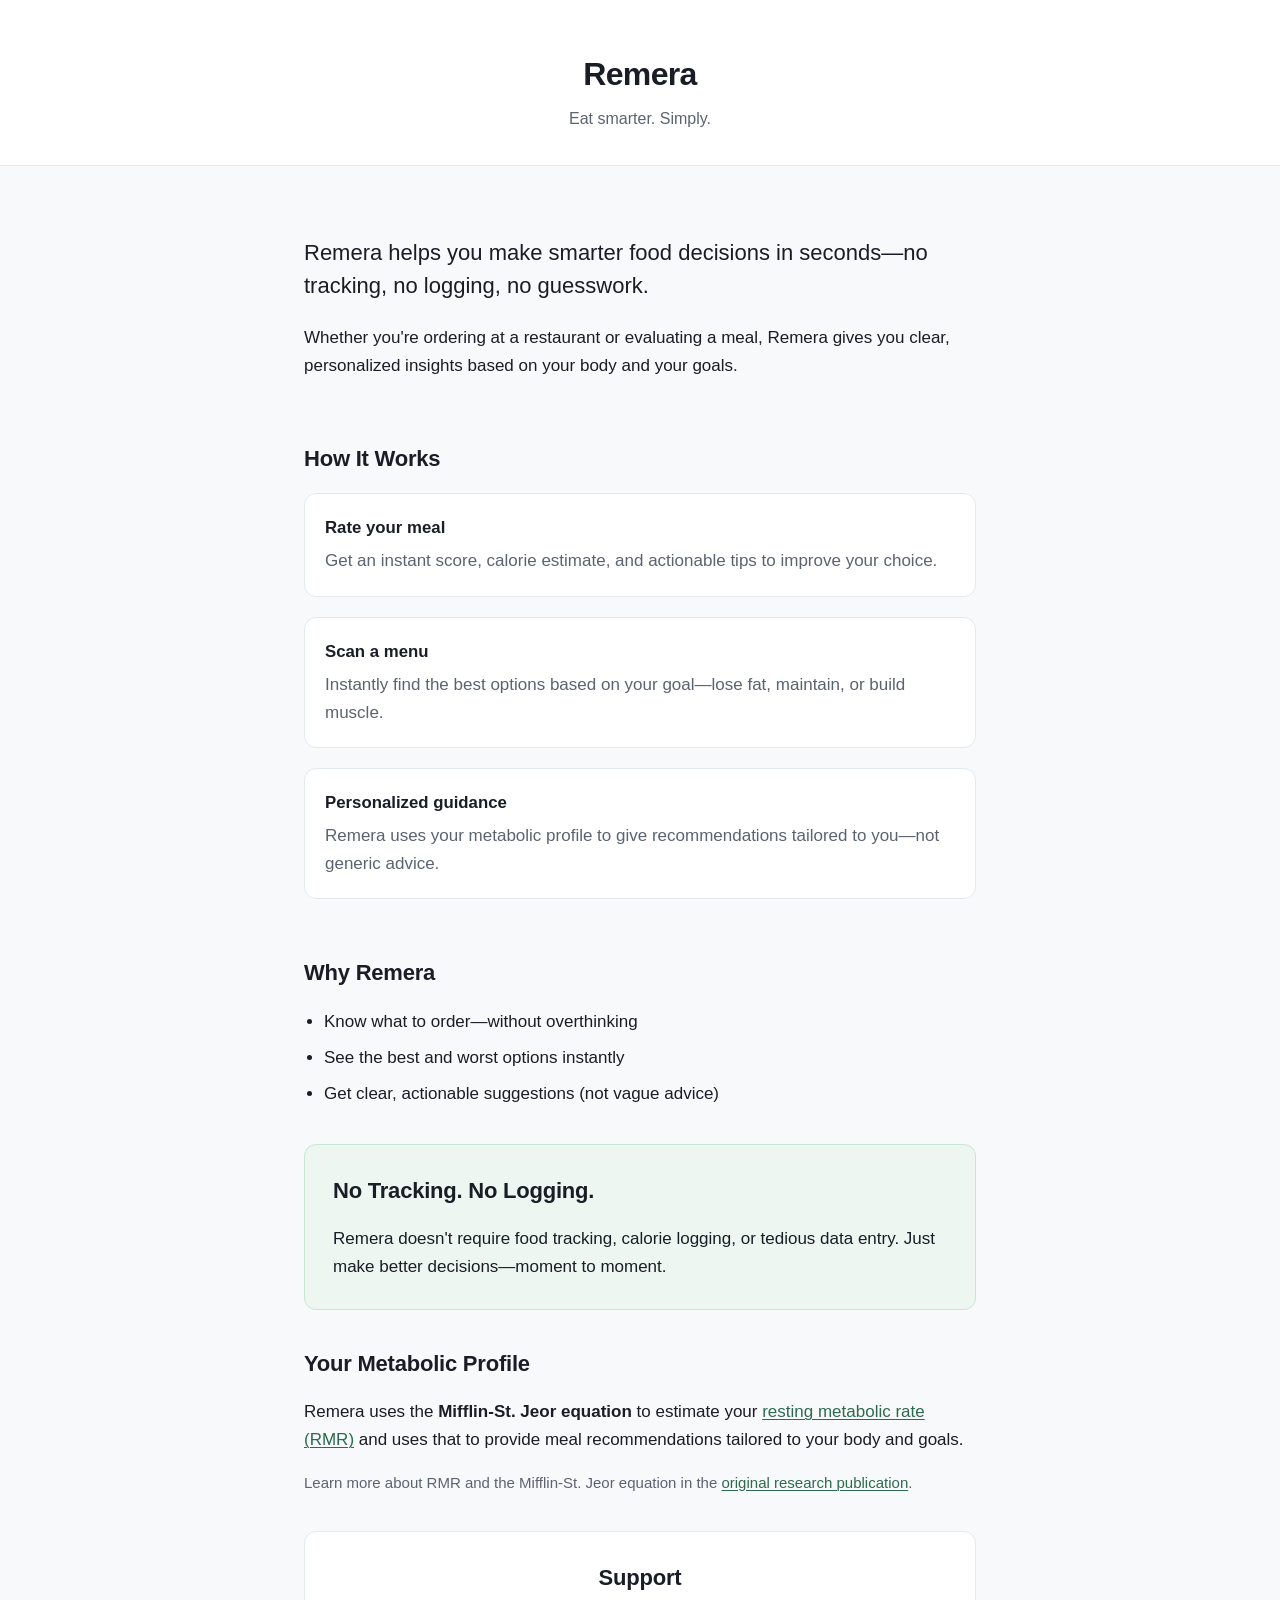
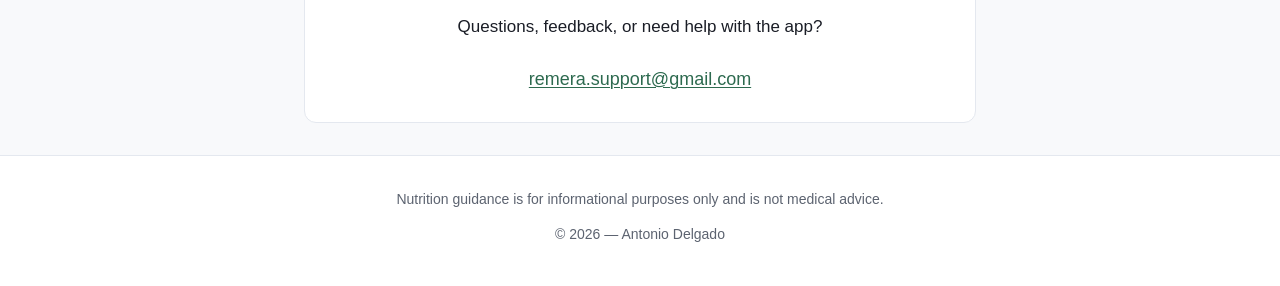
==== index.html @ af9f7f2f "first commit" ====
<!DOCTYPE html>
<html lang="en">
<head>
  <meta charset="UTF-8">
  <meta name="viewport" content="width=device-width, initial-scale=1.0">
  <meta name="description" content="Remera helps you make smarter food decisions in seconds—no tracking, no logging, no guesswork.">
  <title>Remera — Support</title>
  <link rel="stylesheet" href="styles.css">
</head>
<body>
  <header class="site-header">
    <div class="container">
      <p class="logo">Remera</p>
      <p class="tagline">Eat smarter. Simply.</p>
    </div>
  </header>

  <main>
    <section class="hero container">
      <p class="lead">
        Remera helps you make smarter food decisions in seconds—no tracking, no logging, no guesswork.
      </p>
      <p>
        Whether you're ordering at a restaurant or evaluating a meal, Remera gives you clear, personalized insights based on your body and your goals.
      </p>
    </section>

    <section class="section container">
      <h2>How It Works</h2>
      <ul class="feature-list">
        <li>
          <strong>Rate your meal</strong>
          <span>Get an instant score, calorie estimate, and actionable tips to improve your choice.</span>
        </li>
        <li>
          <strong>Scan a menu</strong>
          <span>Instantly find the best options based on your goal—lose fat, maintain, or build muscle.</span>
        </li>
        <li>
          <strong>Personalized guidance</strong>
          <span>Remera uses your metabolic profile to give recommendations tailored to you—not generic advice.</span>
        </li>
      </ul>
    </section>

    <section class="section container">
      <h2>Why Remera</h2>
      <ul class="bullet-list">
        <li>Know what to order—without overthinking</li>
        <li>See the best and worst options instantly</li>
        <li>Get clear, actionable suggestions (not vague advice)</li>
      </ul>
    </section>

    <section class="section highlight container">
      <h2>No Tracking. No Logging.</h2>
      <p>
        Remera doesn't require food tracking, calorie logging, or tedious data entry.
        Just make better decisions—moment to moment.
      </p>
    </section>

    <section class="section container">
      <h2>Your Metabolic Profile</h2>
      <p>
        Remera uses the <strong>Mifflin-St. Jeor equation</strong> to estimate your
        <a href="https://reference.medscape.com/calculator/846/mifflin-st-jeor-equation-calculator" target="_blank" rel="noopener noreferrer">resting metabolic rate (RMR)</a>
        and uses that to provide meal recommendations tailored to your body and goals.
      </p>
      <p class="footnote">
        Learn more about RMR and the Mifflin-St. Jeor equation in the
        <a href="https://pubmed.ncbi.nlm.nih.gov/2305711/" target="_blank" rel="noopener noreferrer">original research publication</a>.
      </p>
    </section>

    <section class="section support container">
      <h2>Support</h2>
      <p>Questions, feedback, or need help with the app?</p>
      <a class="support-link" href="mailto:remera.support@gmail.com">remera.support@gmail.com</a>
    </section>
  </main>

  <footer class="site-footer">
    <div class="container">
      <p>Nutrition guidance is for informational purposes only and is not medical advice.</p>
      <p class="copyright">&copy; 2026 &mdash; Antonio Delgado</p>
    </div>
  </footer>
</body>
</html>
---- styles.css ----
*,
*::before,
*::after {
  box-sizing: border-box;
}

:root {
  --bg: #f8f9fb;
  --surface: #ffffff;
  --text: #1a1d26;
  --text-muted: #5c6370;
  --accent: #2d6a4f;
  --accent-hover: #1b4332;
  --border: #e4e8ef;
  --highlight-bg: #eef6f1;
  --max-width: 42rem;
  --radius: 12px;
}

html {
  font-size: 100%;
  -webkit-text-size-adjust: 100%;
}

body {
  margin: 0;
  font-family: -apple-system, BlinkMacSystemFont, "Segoe UI", Roboto, Helvetica, Arial, sans-serif;
  font-size: 1.0625rem;
  line-height: 1.65;
  color: var(--text);
  background: var(--bg);
}

.container {
  width: min(100% - 2rem, var(--max-width));
  margin-inline: auto;
}

a {
  color: var(--accent);
  text-decoration-thickness: 1px;
  text-underline-offset: 2px;
}

a:hover {
  color: var(--accent-hover);
}

.site-header {
  padding: 3rem 0 2rem;
  text-align: center;
  background: var(--surface);
  border-bottom: 1px solid var(--border);
}

.logo {
  margin: 0;
  font-size: 2rem;
  font-weight: 700;
  letter-spacing: -0.02em;
}

.tagline {
  margin: 0.35rem 0 0;
  color: var(--text-muted);
  font-size: 1rem;
}

main {
  padding-bottom: 2rem;
}

.hero {
  padding: 2.5rem 0 1rem;
}

.lead {
  font-size: 1.25rem;
  font-weight: 500;
  line-height: 1.5;
}

.section {
  padding: 1.75rem 0;
}

.section h2 {
  margin: 0 0 1rem;
  font-size: 1.375rem;
  font-weight: 600;
  letter-spacing: -0.01em;
}

.section p {
  margin: 0 0 1rem;
}

.section p:last-child {
  margin-bottom: 0;
}

.feature-list {
  list-style: none;
  margin: 0;
  padding: 0;
  display: grid;
  gap: 1.25rem;
}

.feature-list li {
  padding: 1.25rem;
  background: var(--surface);
  border: 1px solid var(--border);
  border-radius: var(--radius);
}

.feature-list strong {
  display: block;
  margin-bottom: 0.35rem;
  font-size: 1.05rem;
}

.feature-list span {
  color: var(--text-muted);
}

.bullet-list {
  margin: 0;
  padding-left: 1.25rem;
}

.bullet-list li + li {
  margin-top: 0.5rem;
}

.highlight {
  margin-block: 0.5rem;
  padding: 1.75rem;
  background: var(--highlight-bg);
  border-radius: var(--radius);
  border: 1px solid #c8e6d4;
}

.footnote {
  font-size: 0.9375rem;
  color: var(--text-muted);
}

.support {
  margin-top: 0.5rem;
  padding: 1.75rem;
  background: var(--surface);
  border: 1px solid var(--border);
  border-radius: var(--radius);
  text-align: center;
}

.support-link {
  display: inline-block;
  margin-top: 0.5rem;
  font-size: 1.125rem;
  font-weight: 500;
}

.site-footer {
  padding: 2rem 0 2.5rem;
  border-top: 1px solid var(--border);
  background: var(--surface);
  text-align: center;
}

.site-footer p {
  margin: 0;
  font-size: 0.875rem;
  color: var(--text-muted);
}

.copyright {
  margin-top: 0.75rem !important;
}

@media (min-width: 640px) {
  .hero {
    padding-top: 3rem;
  }

  .lead {
    font-size: 1.375rem;
  }
}
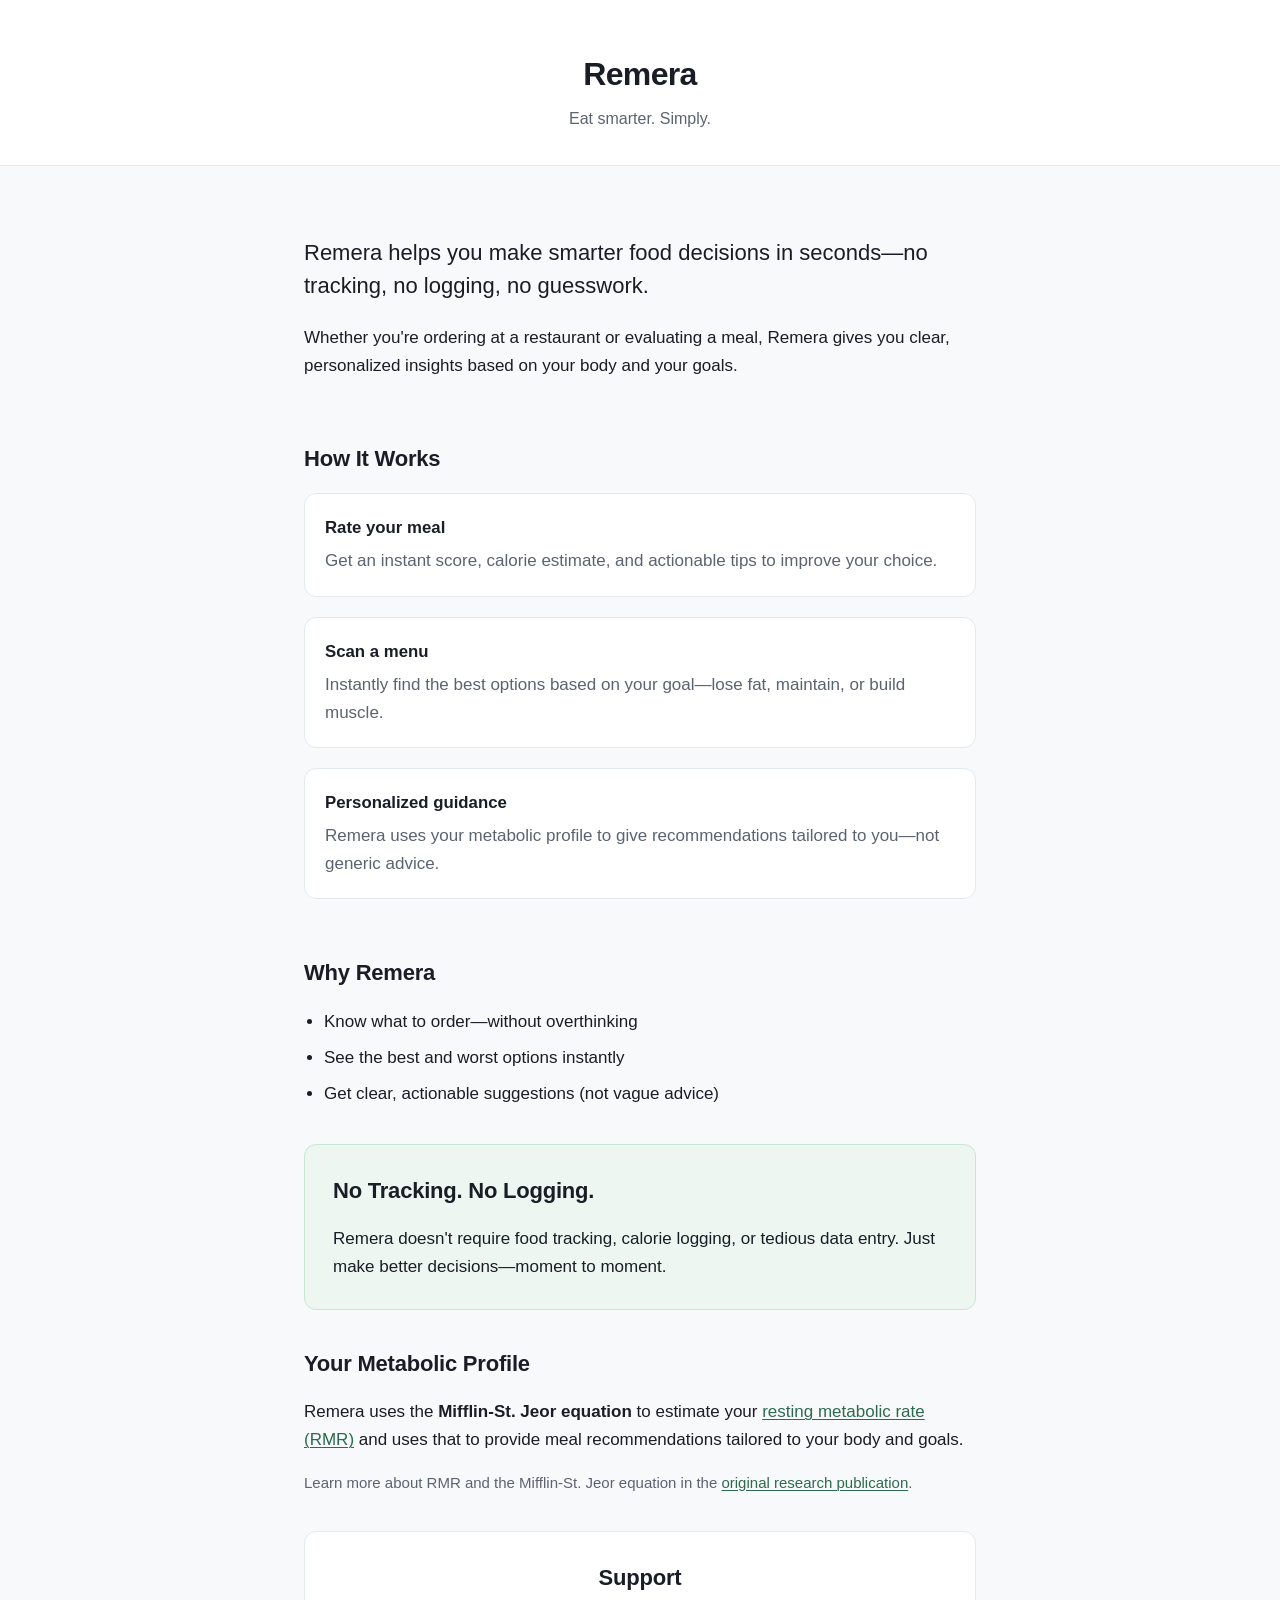
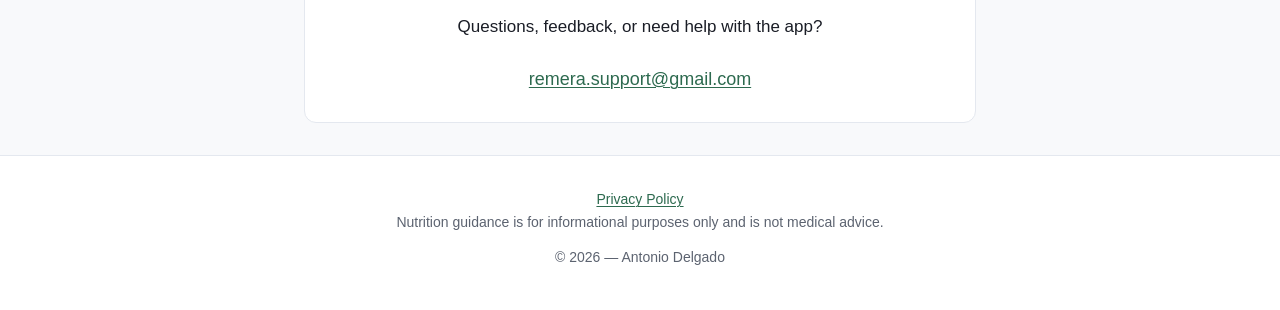
==== commit 93fd01aa: "Add Privacy Policy page and link in footer" ====
--- a/index.html
+++ b/index.html
@@ -82,6 +82,7 @@
 
   <footer class="site-footer">
     <div class="container">
+      <p><a href="privacy-policy.html">Privacy Policy</a></p>
       <p>Nutrition guidance is for informational purposes only and is not medical advice.</p>
       <p class="copyright">&copy; 2026 &mdash; Antonio Delgado</p>
     </div>
--- a/styles.css
+++ b/styles.css
@@ -60,6 +60,15 @@
   letter-spacing: -0.02em;
 }
 
+.logo a {
+  color: inherit;
+  text-decoration: none;
+}
+
+.logo a:hover {
+  color: var(--accent);
+}
+
 .tagline {
   margin: 0.35rem 0 0;
   color: var(--text-muted);
@@ -179,6 +188,114 @@
   margin-top: 0.75rem !important;
 }
 
+.site-footer a {
+  font-weight: 500;
+}
+
+/* Privacy Policy & legal pages */
+
+.legal-page {
+  padding: 2rem 0 1rem;
+}
+
+.privacy-content h1 {
+  margin: 0 0 0.75rem;
+  font-size: 1.75rem;
+  font-weight: 700;
+  letter-spacing: -0.02em;
+}
+
+.legal-meta {
+  margin: 0 0 1.5rem;
+  font-size: 0.9375rem;
+  color: var(--text-muted);
+}
+
+.legal-contact {
+  margin-bottom: 2rem;
+  padding: 1.25rem;
+  background: var(--surface);
+  border: 1px solid var(--border);
+  border-radius: var(--radius);
+  font-size: 0.9375rem;
+}
+
+.privacy-content section {
+  margin-bottom: 2rem;
+}
+
+.privacy-content h2 {
+  margin: 0 0 0.75rem;
+  font-size: 1.25rem;
+  font-weight: 600;
+  letter-spacing: -0.01em;
+}
+
+.privacy-content h3 {
+  margin: 1.5rem 0 0.75rem;
+  font-size: 1.0625rem;
+  font-weight: 600;
+}
+
+.privacy-content p,
+.privacy-content ul {
+  margin: 0 0 1rem;
+}
+
+.privacy-content ul {
+  padding-left: 1.25rem;
+}
+
+.privacy-content li + li {
+  margin-top: 0.35rem;
+}
+
+.privacy-content code {
+  font-size: 0.9em;
+  padding: 0.1em 0.35em;
+  background: var(--highlight-bg);
+  border-radius: 4px;
+}
+
+.table-wrap {
+  overflow-x: auto;
+  margin: 1rem 0 1.25rem;
+  border: 1px solid var(--border);
+  border-radius: var(--radius);
+  background: var(--surface);
+}
+
+.privacy-content table {
+  width: 100%;
+  border-collapse: collapse;
+  font-size: 0.9375rem;
+}
+
+.privacy-content th,
+.privacy-content td {
+  padding: 0.75rem 1rem;
+  text-align: left;
+  vertical-align: top;
+  border-bottom: 1px solid var(--border);
+}
+
+.privacy-content th {
+  background: var(--highlight-bg);
+  font-weight: 600;
+}
+
+.privacy-content tr:last-child th,
+.privacy-content tr:last-child td {
+  border-bottom: none;
+}
+
+.back-link {
+  margin-top: 2.5rem;
+  padding-top: 1.5rem;
+  border-top: 1px solid var(--border);
+  font-size: 0.9375rem;
+}
+
 @media (min-width: 640px) {
   .hero {
     padding-top: 3rem;
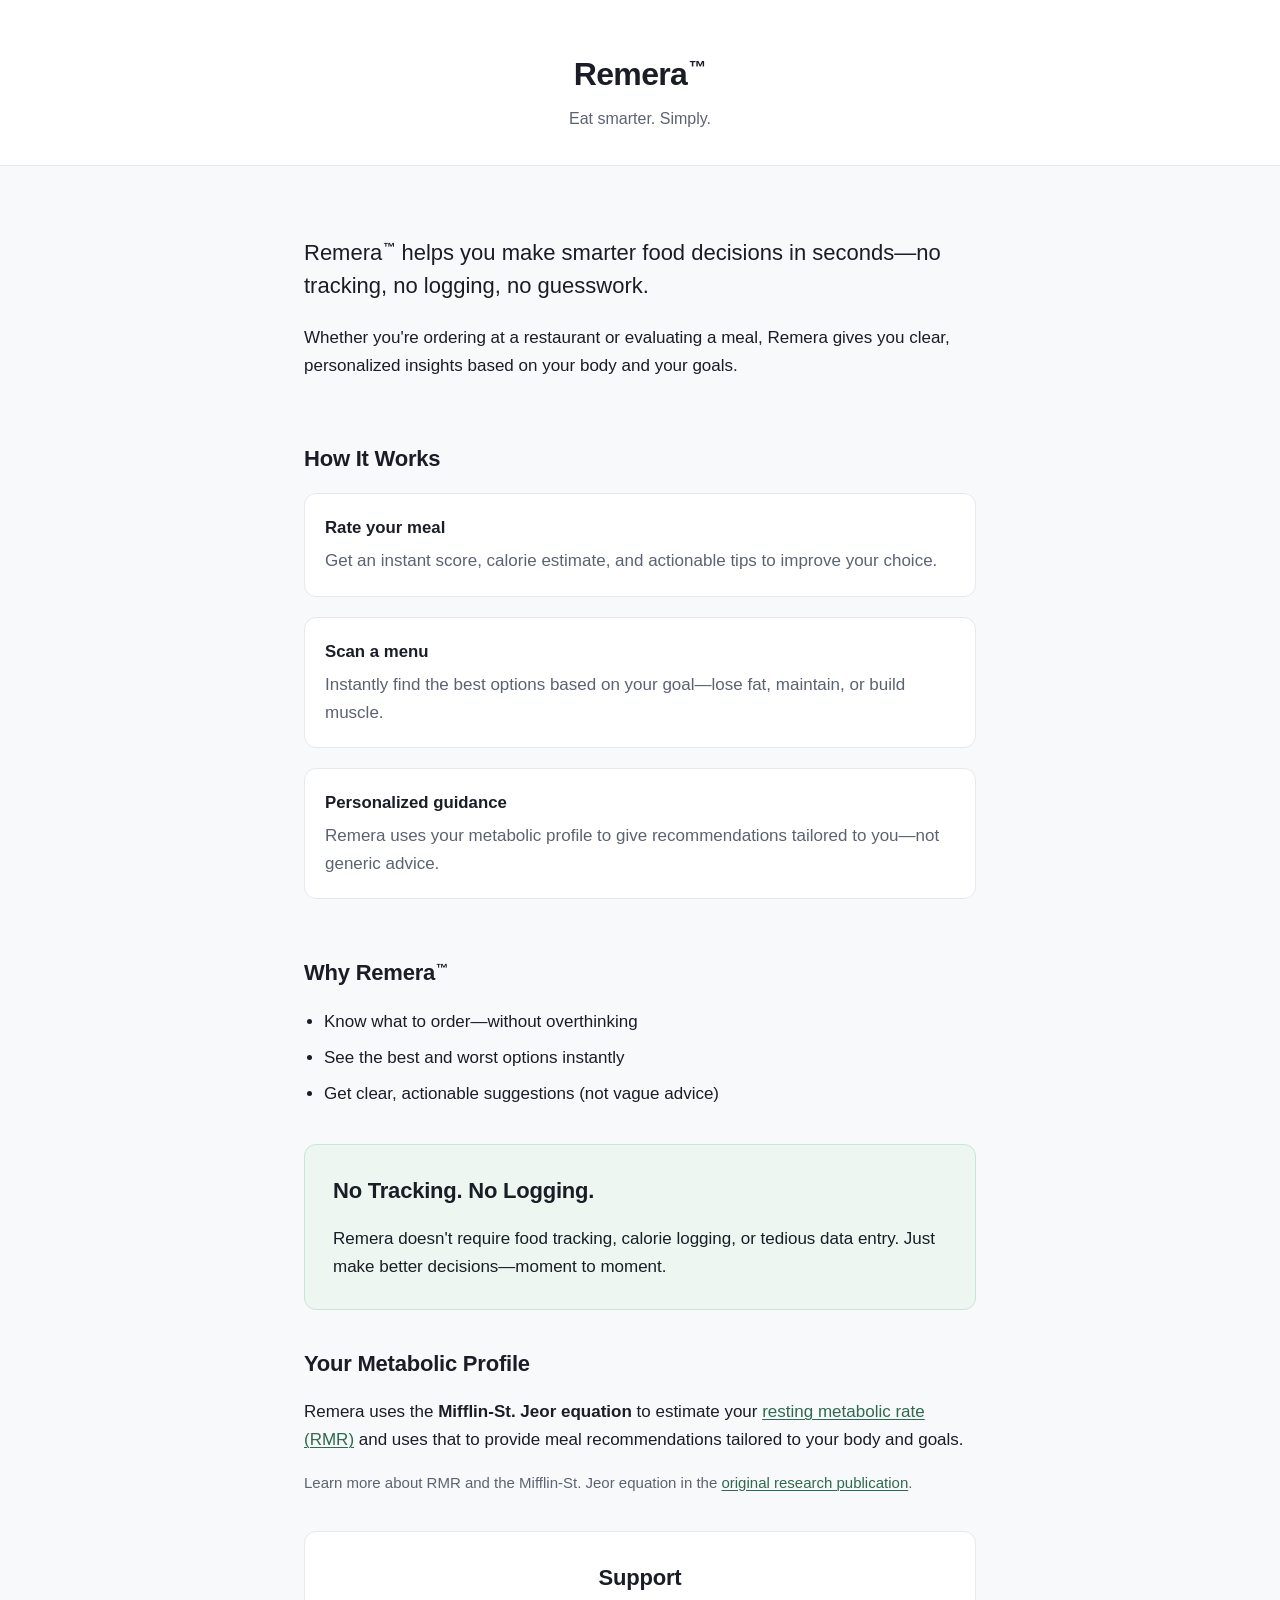
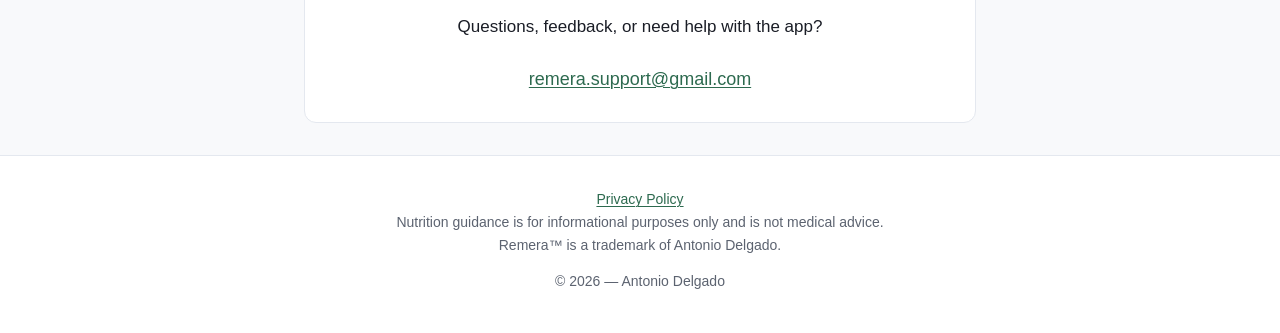
==== commit 4baf750f: "Update trademark usage for Remera™ in index.html and privacy-policy.html; add CSS styles for tradema" ====
--- a/index.html
+++ b/index.html
@@ -3,14 +3,14 @@
 <head>
   <meta charset="UTF-8">
   <meta name="viewport" content="width=device-width, initial-scale=1.0">
-  <meta name="description" content="Remera helps you make smarter food decisions in seconds—no tracking, no logging, no guesswork.">
-  <title>Remera — Support</title>
+  <meta name="description" content="Remera™ helps you make smarter food decisions in seconds—no tracking, no logging, no guesswork.">
+  <title>Remera™ — Support</title>
   <link rel="stylesheet" href="styles.css">
 </head>
 <body>
   <header class="site-header">
     <div class="container">
-      <p class="logo">Remera</p>
+      <p class="logo">Remera<span class="tm" aria-hidden="true">™</span></p>
       <p class="tagline">Eat smarter. Simply.</p>
     </div>
   </header>
@@ -18,7 +18,7 @@
   <main>
     <section class="hero container">
       <p class="lead">
-        Remera helps you make smarter food decisions in seconds—no tracking, no logging, no guesswork.
+        Remera<span class="tm" aria-hidden="true">™</span> helps you make smarter food decisions in seconds—no tracking, no logging, no guesswork.
       </p>
       <p>
         Whether you're ordering at a restaurant or evaluating a meal, Remera gives you clear, personalized insights based on your body and your goals.
@@ -44,7 +44,7 @@
     </section>
 
     <section class="section container">
-      <h2>Why Remera</h2>
+      <h2>Why Remera<span class="tm" aria-hidden="true">™</span></h2>
       <ul class="bullet-list">
         <li>Know what to order—without overthinking</li>
         <li>See the best and worst options instantly</li>
@@ -84,6 +84,7 @@
     <div class="container">
       <p><a href="privacy-policy.html">Privacy Policy</a></p>
       <p>Nutrition guidance is for informational purposes only and is not medical advice.</p>
+      <p class="trademark">Remera™ is a trademark of Antonio Delgado.</p>
       <p class="copyright">&copy; 2026 &mdash; Antonio Delgado</p>
     </div>
   </footer>
--- a/styles.css
+++ b/styles.css
@@ -184,6 +184,20 @@
   color: var(--text-muted);
 }
 
+
+.tm {
+  font-size: 0.55em;
+  font-weight: 600;
+  vertical-align: super;
+  letter-spacing: 0;
+  margin-left: 0.08em;
+}
+
+.trademark {
+  font-size: 0.8125rem;
+  color: var(--text-muted);
+}
+
 .copyright {
   margin-top: 0.75rem !important;
 }
